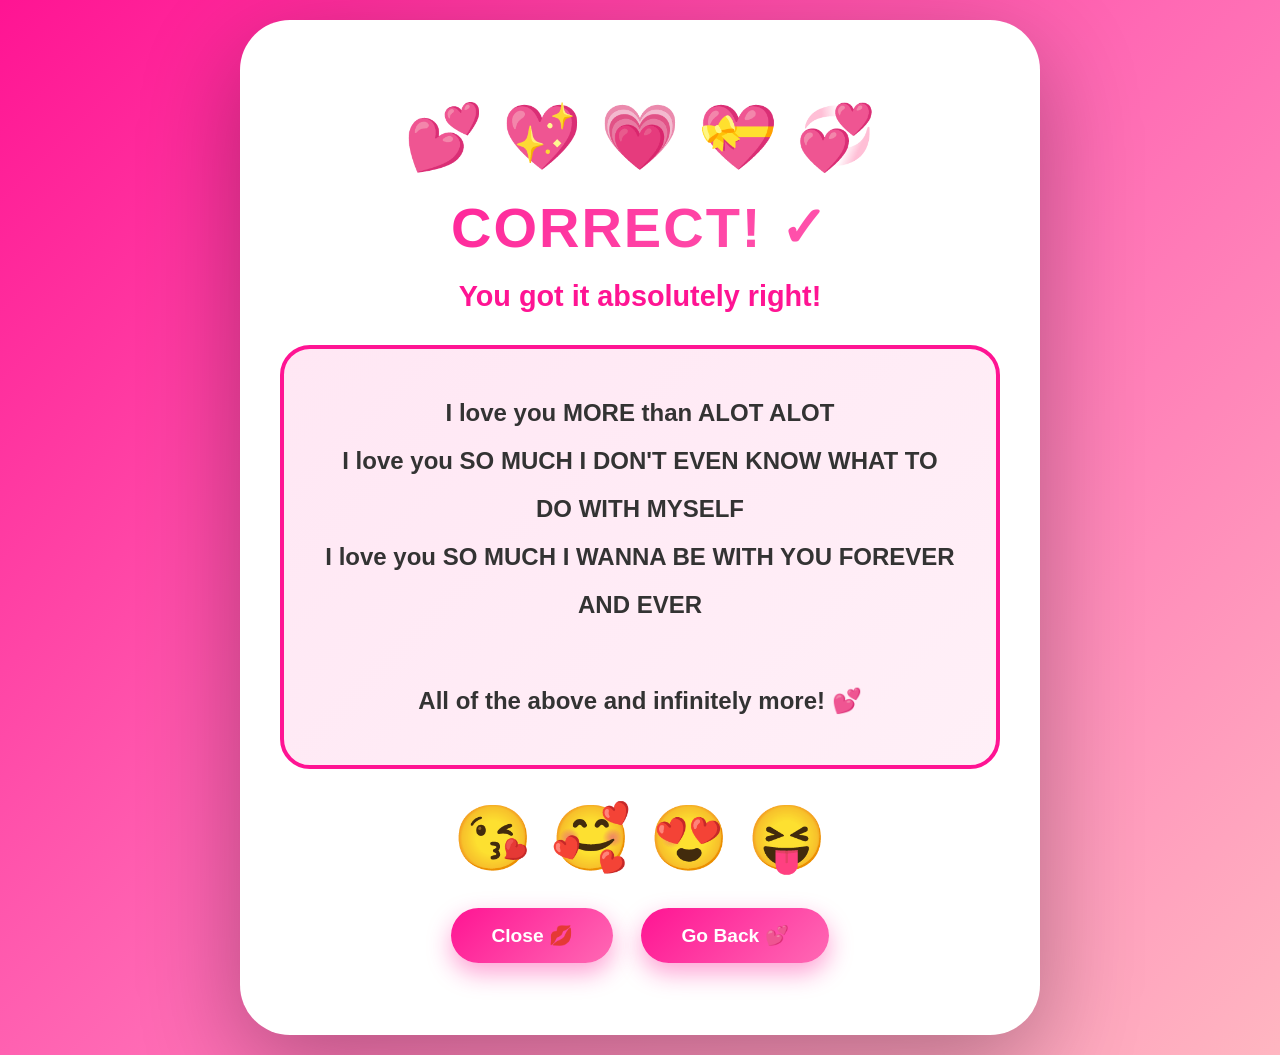
==== result.html @ 8d64c755 "Add result celebration page - trivia now opens decorated result tab on answer selection" ====
<!DOCTYPE html>
<html lang="en">
<head>
  <meta charset="UTF-8" />
  <meta name="viewport" content="width=device-width, initial-scale=1.0" />
  <title>You Got It Right! 💕</title>
  <style>
    * {
      box-sizing: border-box;
    }

    body {
      margin: 0;
      padding: 20px;
      font-family: "Inter", "Segoe UI", sans-serif;
      background: linear-gradient(135deg, #ff1493 0%, #ff69b4 50%, #ffb6c1 100%);
      min-height: 100vh;
      display: grid;
      place-items: center;
      overflow: auto;
      animation: pulse 3s ease-in-out infinite;
    }

    @keyframes pulse {
      0%, 100% { background: linear-gradient(135deg, #ff1493 0%, #ff69b4 50%, #ffb6c1 100%); }
      50% { background: linear-gradient(135deg, #ff69b4 0%, #ffb6c1 50%, #ffc0cb 100%); }
    }

    .container {
      background: white;
      border-radius: 50px;
      padding: 60px 40px;
      width: 95%;
      max-width: 800px;
      box-shadow: 0 30px 100px rgba(0, 0, 0, 0.3);
      text-align: center;
      animation: bounceIn 0.8s ease;
    }

    @keyframes bounceIn {
      0% {
        opacity: 0;
        transform: scale(0.5) rotateY(180deg);
      }
      50% {
        transform: scale(1.05);
      }
      100% {
        opacity: 1;
        transform: scale(1) rotateY(0);
      }
    }

    .hearts {
      font-size: 4rem;
      margin: 20px 0;
      animation: heartFloat 2s ease-in-out infinite;
    }

    @keyframes heartFloat {
      0%, 100% { transform: translateY(0) scale(1); }
      50% { transform: translateY(-20px) scale(1.1); }
    }

    h1 {
      background: linear-gradient(135deg, #ff1493, #ff69b4);
      -webkit-background-clip: text;
      -webkit-text-fill-color: transparent;
      background-clip: text;
      font-size: 3.5rem;
      margin: 20px 0;
      font-weight: 900;
      letter-spacing: 2px;
    }

    .subtext {
      font-size: 1.8rem;
      color: #ff1493;
      margin: 16px 0;
      font-weight: 700;
    }

    .message {
      background: linear-gradient(135deg, rgba(255, 20, 147, 0.1), rgba(255, 105, 180, 0.1));
      border: 4px solid #ff1493;
      border-radius: 30px;
      padding: 40px;
      margin: 32px 0;
      font-size: 1.5rem;
      color: #333;
      font-weight: 600;
      line-height: 2;
      animation: slideInUp 0.8s ease 0.2s both;
    }

    @keyframes slideInUp {
      from {
        opacity: 0;
        transform: translateY(30px);
      }
      to {
        opacity: 1;
        transform: translateY(0);
      }
    }

    .confetti-container {
      position: fixed;
      width: 100%;
      height: 100%;
      top: 0;
      left: 0;
      pointer-events: none;
      overflow: hidden;
    }

    .confetti {
      position: absolute;
      width: 8px;
      height: 8px;
      background: #FF1493;
      animation: confettiFall 3s linear forwards;
    }

    @keyframes confettiFall {
      to {
        transform: translateY(100vh) rotateZ(720deg);
        opacity: 0;
      }
    }

    .heart-rain {
      position: absolute;
      font-size: 2rem;
      animation: confettiFall 2.5s linear forwards;
    }

    .button {
      background: linear-gradient(135deg, #ff1493, #ff69b4);
      color: white;
      border: none;
      padding: 16px 40px;
      font-size: 1.2rem;
      font-weight: 700;
      border-radius: 50px;
      cursor: pointer;
      margin: 12px;
      transition: all 0.3s ease;
      box-shadow: 0 10px 25px rgba(255, 20, 147, 0.4);
    }

    .button:hover {
      transform: translateY(-3px);
      box-shadow: 0 15px 35px rgba(255, 20, 147, 0.6);
    }

    .button:active {
      transform: translateY(-1px);
    }
  </style>
</head>
<body>
  <div class="confetti-container" id="confettiContainer"></div>

  <div class="container">
    <div class="hearts">💕 💖 💗 💝 💞</div>
    
    <h1>CORRECT! ✓</h1>
    
    <div class="subtext">You got it absolutely right!</div>

    <div class="message">
      I love you MORE than ALOT ALOT<br>
      I love you SO MUCH I DON'T EVEN KNOW WHAT TO DO WITH MYSELF<br>
      I love you SO MUCH I WANNA BE WITH YOU FOREVER AND EVER<br><br>
      All of the above and infinitely more! 💕
    </div>

    <div class="hearts">😘 🥰 😍 😝</div>

    <div>
      <button class="button" onclick="window.close()">Close 💋</button>
      <button class="button" onclick="window.history.back()">Go Back 💕</button>
    </div>
  </div>

  <script>
    function createConfetti() {
      const container = document.getElementById("confettiContainer");
      const emojis = ["❤️", "💕", "💖", "💗", "💝", "💞"];
      
      for (let i = 0; i < 60; i++) {
        setTimeout(() => {
          const confetti = document.createElement("div");
          if (Math.random() > 0.5) {
            confetti.className = "heart-rain";
            confetti.textContent = emojis[Math.floor(Math.random() * emojis.length)];
            confetti.style.fontSize = Math.random() * 20 + 15 + "px";
          } else {
            confetti.className = "confetti";
          }
          
          confetti.style.left = Math.random() * 100 + "%";
          confetti.style.top = "-10px";
          confetti.style.animation = `confettiFall ${Math.random() * 2 + 2.5}s linear forwards`;
          container.appendChild(confetti);
          
          setTimeout(() => confetti.remove(), 3000);
        }, i * 50);
      }
    }

    createConfetti();
  </script>
</body>
</html>
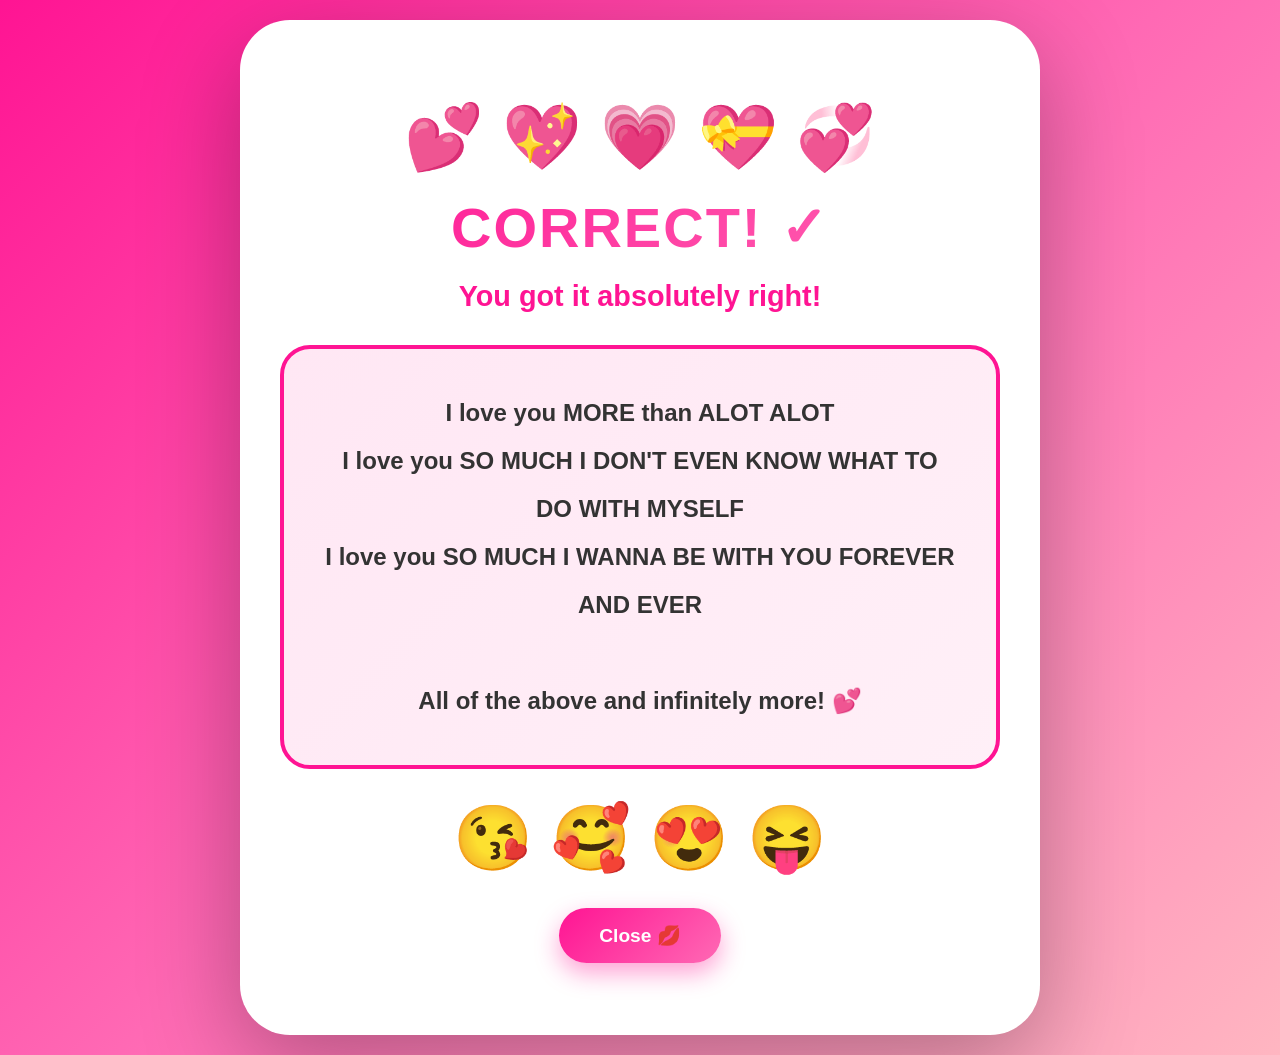
==== commit b76bc9c0: "Remove Share the Love button and keep only Close button on result page" ====
--- a/result.html
+++ b/result.html
@@ -180,7 +180,7 @@
 
     <div>
       <button class="button" onclick="window.close()">Close 💋</button>
-      <button class="button" onclick="window.history.back()">Go Back 💕</button>
+
     </div>
   </div>
 
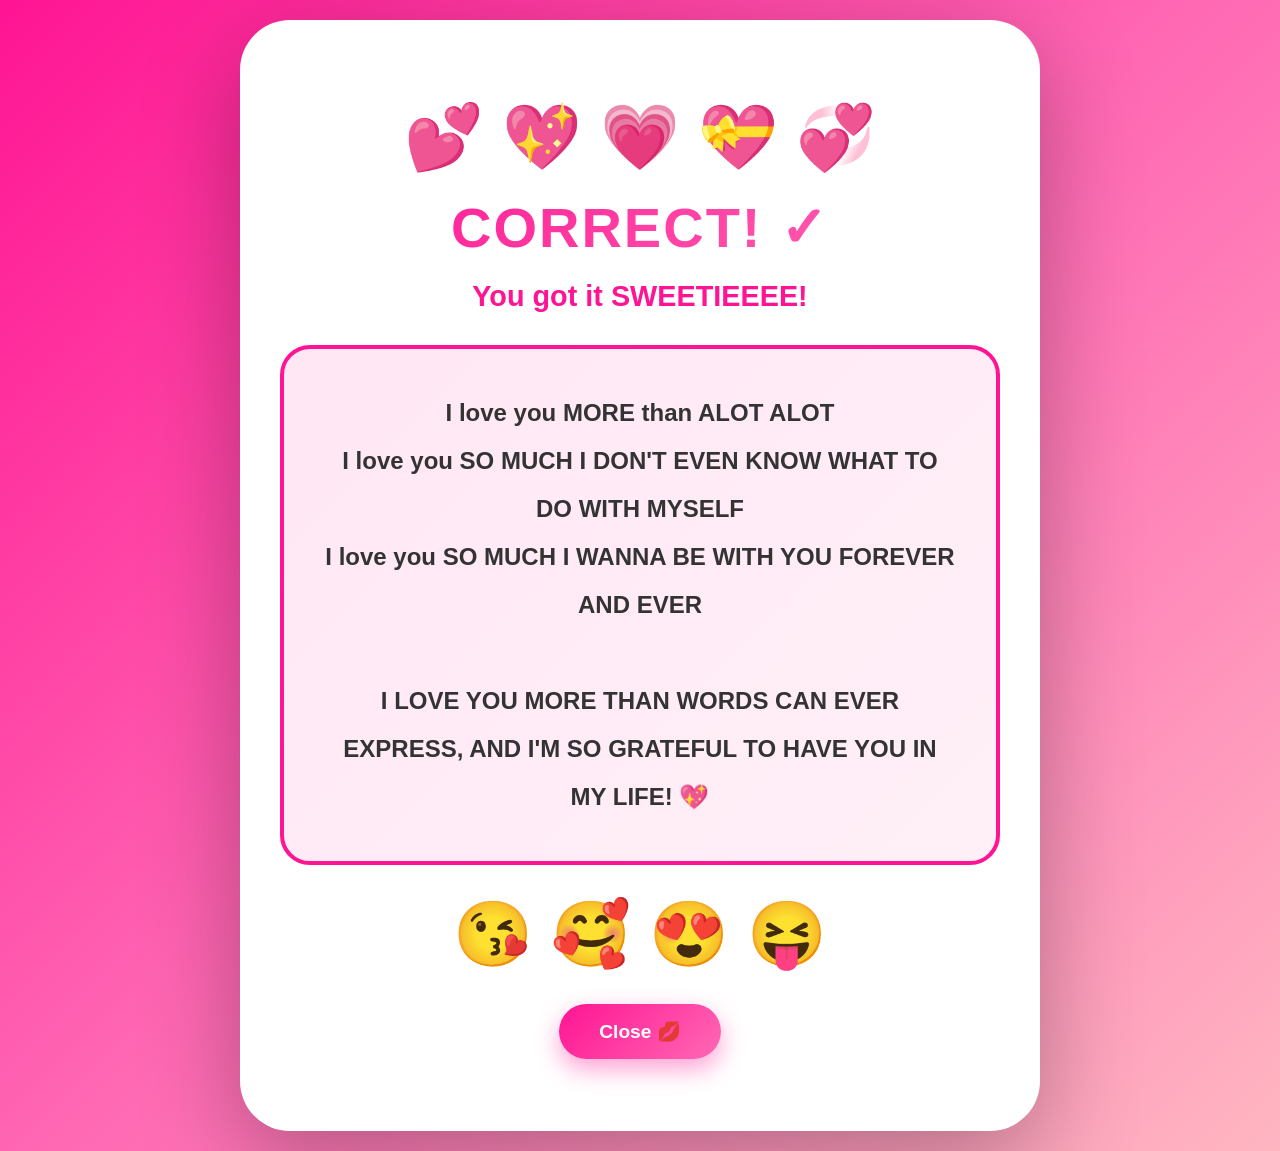
==== commit 06cbae8d: "Update local changes to match desired content" ====
--- a/result.html
+++ b/result.html
@@ -3,7 +3,7 @@
 <head>
   <meta charset="UTF-8" />
   <meta name="viewport" content="width=device-width, initial-scale=1.0" />
-  <title>You Got It Right! 💕</title>
+  <title>You Got It Sweetie! 💕</title>
   <style>
     * {
       box-sizing: border-box;
@@ -167,13 +167,13 @@
     
     <h1>CORRECT! ✓</h1>
     
-    <div class="subtext">You got it absolutely right!</div>
+    <div class="subtext">You got  it SWEETIEEEE!</div>
 
     <div class="message">
       I love you MORE than ALOT ALOT<br>
       I love you SO MUCH I DON'T EVEN KNOW WHAT TO DO WITH MYSELF<br>
       I love you SO MUCH I WANNA BE WITH YOU FOREVER AND EVER<br><br>
-      All of the above and infinitely more! 💕
+      I LOVE YOU MORE THAN WORDS CAN EVER EXPRESS, AND I'M SO GRATEFUL TO HAVE YOU IN MY LIFE! 💖
     </div>
 
     <div class="hearts">😘 🥰 😍 😝</div>
